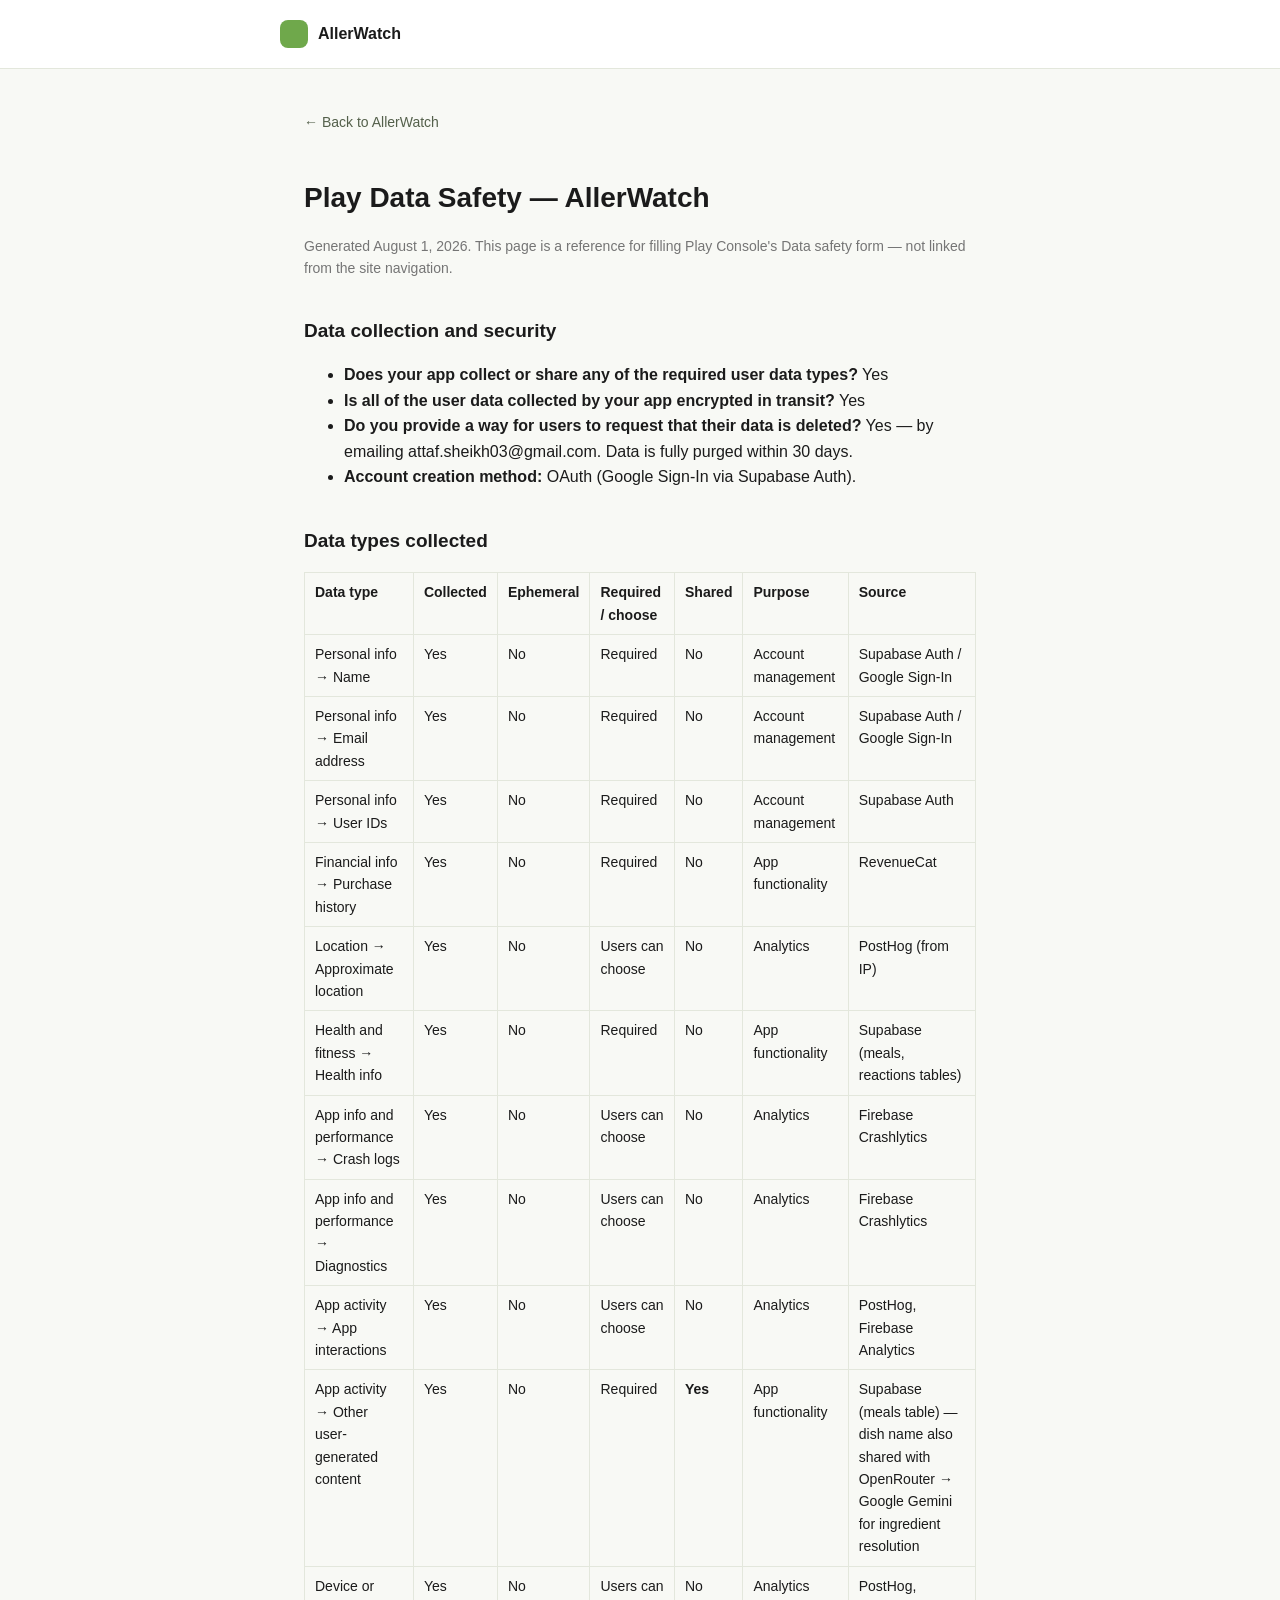
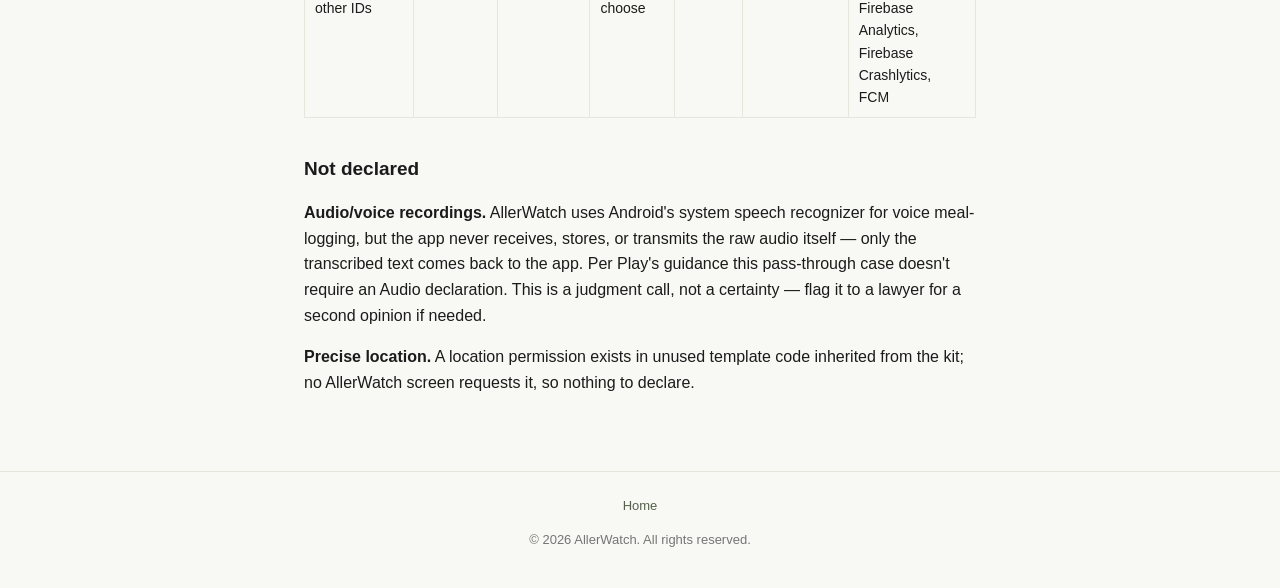
==== data-safety.html @ 6c589e21 "Landing page" ====
<!DOCTYPE html>
<html lang="en">
<head>
<meta charset="UTF-8">
<meta name="viewport" content="width=device-width, initial-scale=1">
<title>Data Safety — AllerWatch</title>
<meta name="robots" content="noindex">
<link rel="stylesheet" href="styles.css">
</head>
<body class="legal-page">

<header>
  <div class="header-inner">
    <div class="logo-mark"></div>
    <span class="brand-name">AllerWatch</span>
  </div>
</header>

<main>
<a class="back-link" href="index.html">&larr; Back to AllerWatch</a>

<h1>Play Data Safety — AllerWatch</h1>
<p class="updated">Generated August 1, 2026. This page is a reference for filling Play Console's Data safety form — not linked from the site navigation.</p>

<h2>Data collection and security</h2>
<ul>
<li><strong>Does your app collect or share any of the required user data types?</strong> Yes</li>
<li><strong>Is all of the user data collected by your app encrypted in transit?</strong> Yes</li>
<li><strong>Do you provide a way for users to request that their data is deleted?</strong> Yes — by emailing attaf.sheikh03@gmail.com. Data is fully purged within 30 days.</li>
<li><strong>Account creation method:</strong> OAuth (Google Sign-In via Supabase Auth).</li>
</ul>

<h2>Data types collected</h2>
<table>
<tr><th>Data type</th><th>Collected</th><th>Ephemeral</th><th>Required / choose</th><th>Shared</th><th>Purpose</th><th>Source</th></tr>
<tr><td>Personal info → Name</td><td>Yes</td><td>No</td><td>Required</td><td>No</td><td>Account management</td><td>Supabase Auth / Google Sign-In</td></tr>
<tr><td>Personal info → Email address</td><td>Yes</td><td>No</td><td>Required</td><td>No</td><td>Account management</td><td>Supabase Auth / Google Sign-In</td></tr>
<tr><td>Personal info → User IDs</td><td>Yes</td><td>No</td><td>Required</td><td>No</td><td>Account management</td><td>Supabase Auth</td></tr>
<tr><td>Financial info → Purchase history</td><td>Yes</td><td>No</td><td>Required</td><td>No</td><td>App functionality</td><td>RevenueCat</td></tr>
<tr><td>Location → Approximate location</td><td>Yes</td><td>No</td><td>Users can choose</td><td>No</td><td>Analytics</td><td>PostHog (from IP)</td></tr>
<tr><td>Health and fitness → Health info</td><td>Yes</td><td>No</td><td>Required</td><td>No</td><td>App functionality</td><td>Supabase (meals, reactions tables)</td></tr>
<tr><td>App info and performance → Crash logs</td><td>Yes</td><td>No</td><td>Users can choose</td><td>No</td><td>Analytics</td><td>Firebase Crashlytics</td></tr>
<tr><td>App info and performance → Diagnostics</td><td>Yes</td><td>No</td><td>Users can choose</td><td>No</td><td>Analytics</td><td>Firebase Crashlytics</td></tr>
<tr><td>App activity → App interactions</td><td>Yes</td><td>No</td><td>Users can choose</td><td>No</td><td>Analytics</td><td>PostHog, Firebase Analytics</td></tr>
<tr><td>App activity → Other user-generated content</td><td>Yes</td><td>No</td><td>Required</td><td><strong>Yes</strong></td><td>App functionality</td><td>Supabase (meals table) — dish name also shared with OpenRouter → Google Gemini for ingredient resolution</td></tr>
<tr><td>Device or other IDs</td><td>Yes</td><td>No</td><td>Users can choose</td><td>No</td><td>Analytics</td><td>PostHog, Firebase Analytics, Firebase Crashlytics, FCM</td></tr>
</table>

<h2>Not declared</h2>
<p><strong>Audio/voice recordings.</strong> AllerWatch uses Android's system speech recognizer for
voice meal-logging, but the app never receives, stores, or transmits the raw audio itself —
only the transcribed text comes back to the app. Per Play's guidance this pass-through case
doesn't require an Audio declaration. This is a judgment call, not a certainty — flag it to a
lawyer for a second opinion if needed.</p>

<p><strong>Precise location.</strong> A location permission exists in unused template code
inherited from the kit; no AllerWatch screen requests it, so nothing to declare.</p>
</main>

<footer>
  <div class="footer-inner">
    <div class="footer-links">
      <a href="index.html">Home</a>
    </div>
    <p>&copy; 2026 AllerWatch. All rights reserved.</p>
  </div>
</footer>

</body>
</html>
---- styles.css ----
:root {
  --accent: #6FA84B;
  --accent-dark: #4B7A34;
  --ink: #1B1B1B;
  --ink-soft: #54604B;
  --muted: #757575;
  --line: #E3E7DC;
  --bg: #F8F9F5;
  --white: #FFFFFF;
}

* {
  box-sizing: border-box;
}

body {
  margin: 0;
  background: var(--bg);
  color: var(--ink);
  font-family: -apple-system, BlinkMacSystemFont, "Segoe UI", Roboto, Helvetica, Arial, sans-serif;
  line-height: 1.6;
}

header {
  padding: 20px 24px;
  border-bottom: 1px solid var(--line);
  background: var(--white);
}

.header-inner {
  max-width: 720px;
  margin: 0 auto;
  display: flex;
  align-items: center;
  gap: 10px;
}

.logo-mark {
  width: 28px;
  height: 28px;
  border-radius: 8px;
  background: var(--accent);
}

.brand-name {
  font-weight: 600;
  font-size: 16px;
}

main {
  max-width: 720px;
  margin: 0 auto;
  padding: 0 24px;
}

.hero {
  padding: 64px 0 48px;
  text-align: center;
}

.hero h1 {
  font-size: 34px;
  margin: 0 0 12px;
  letter-spacing: -0.01em;
}

.hero p.tagline {
  font-size: 18px;
  color: var(--ink-soft);
  margin: 0 0 32px;
}

.cta-button {
  display: inline-block;
  background: var(--accent);
  color: var(--white);
  text-decoration: none;
  font-weight: 600;
  font-size: 15px;
  padding: 14px 28px;
  border-radius: 10px;
}

.cta-button:hover {
  background: var(--accent-dark);
}

section {
  padding: 40px 0;
  border-top: 1px solid var(--line);
}

section h2 {
  font-size: 22px;
  margin: 0 0 24px;
  text-align: center;
}

.features {
  display: grid;
  grid-template-columns: repeat(auto-fit, minmax(200px, 1fr));
  gap: 20px;
}

.feature-card {
  background: var(--white);
  border: 1px solid var(--line);
  border-radius: 12px;
  padding: 20px;
}

.feature-card h3 {
  font-size: 16px;
  margin: 0 0 8px;
  color: var(--accent-dark);
}

.feature-card p {
  margin: 0;
  font-size: 14px;
  color: var(--ink-soft);
}

.contact {
  text-align: center;
}

.contact a {
  color: var(--accent-dark);
  font-weight: 500;
  text-decoration: none;
}

.contact a:hover {
  text-decoration: underline;
}

footer {
  border-top: 1px solid var(--line);
  padding: 24px;
  text-align: center;
}

.footer-inner {
  max-width: 720px;
  margin: 0 auto;
  font-size: 13px;
  color: var(--muted);
}

.footer-links {
  margin-bottom: 8px;
}

.footer-links a {
  color: var(--ink-soft);
  text-decoration: none;
  margin: 0 8px;
}

.footer-links a:hover {
  text-decoration: underline;
}

.legal-page main {
  padding-top: 40px;
  padding-bottom: 60px;
}

.legal-page h1 {
  font-size: 28px;
  margin-bottom: 4px;
}

.legal-page .updated {
  color: var(--muted);
  font-size: 14px;
  margin-bottom: 32px;
}

.legal-page h2 {
  font-size: 19px;
  margin-top: 36px;
  text-align: left;
}

.legal-page table {
  border-collapse: collapse;
  width: 100%;
  margin: 16px 0;
  font-size: 14px;
}

.legal-page th, .legal-page td {
  border: 1px solid var(--line);
  padding: 8px 10px;
  text-align: left;
  vertical-align: top;
}

.legal-page th {
  background: var(--bg);
}

.back-link {
  display: inline-block;
  margin-bottom: 24px;
  color: var(--ink-soft);
  text-decoration: none;
  font-size: 14px;
}

.back-link:hover {
  text-decoration: underline;
}

@media (max-width: 480px) {
  .hero h1 {
    font-size: 28px;
  }
  .hero p.tagline {
    font-size: 16px;
  }
}
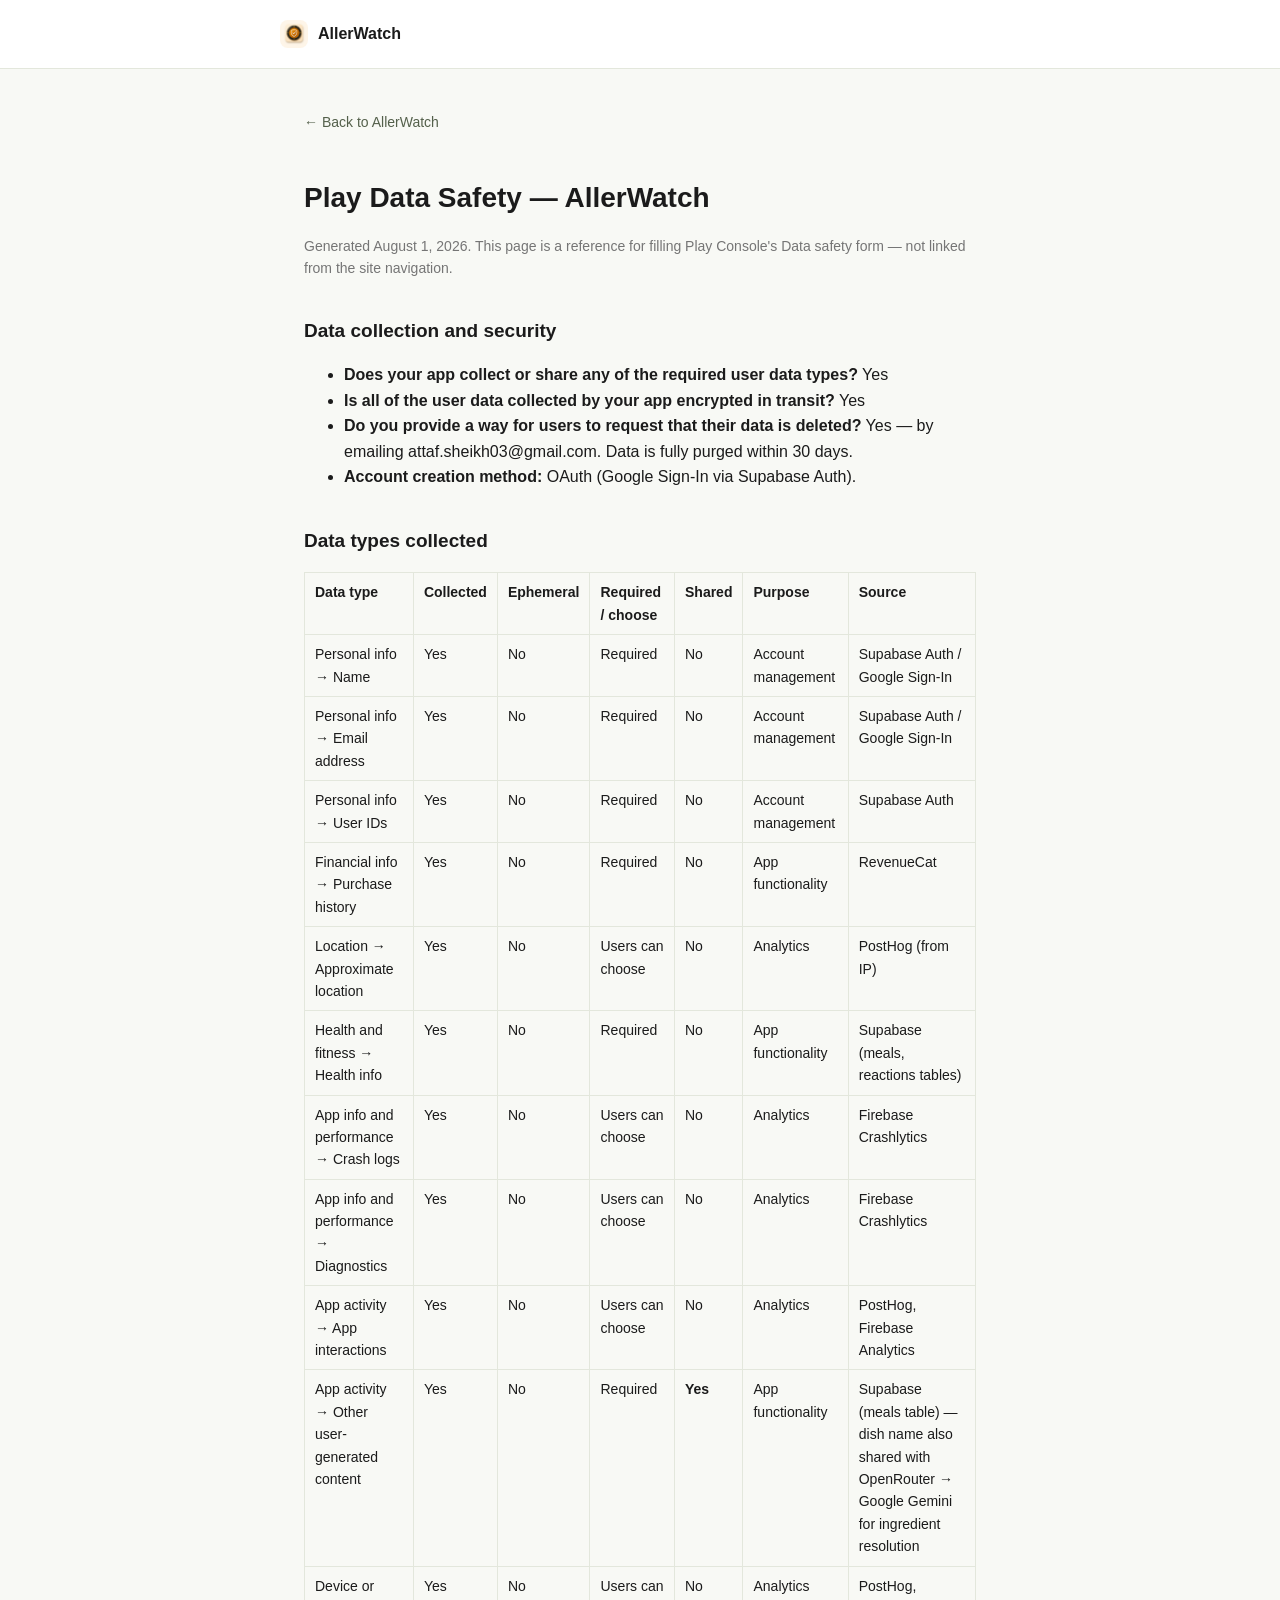
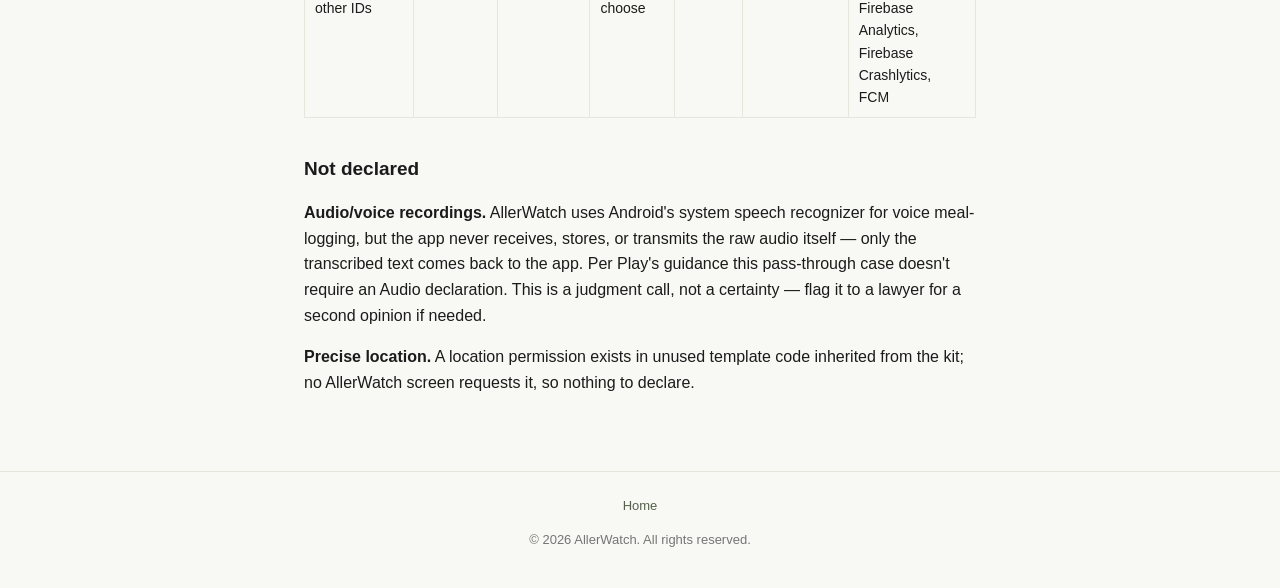
==== commit bc117fb3: "Add real logo to header instead of placeholder square" ====
--- a/data-safety.html
+++ b/data-safety.html
@@ -11,7 +11,7 @@
 
 <header>
   <div class="header-inner">
-    <div class="logo-mark"></div>
+    <img class="logo-mark" src="assets/logo.png" alt="AllerWatch logo">
     <span class="brand-name">AllerWatch</span>
   </div>
 </header>
--- a/styles.css
+++ b/styles.css
@@ -39,7 +39,7 @@
   width: 28px;
   height: 28px;
   border-radius: 8px;
-  background: var(--accent);
+  object-fit: cover;
 }
 
 .brand-name {
